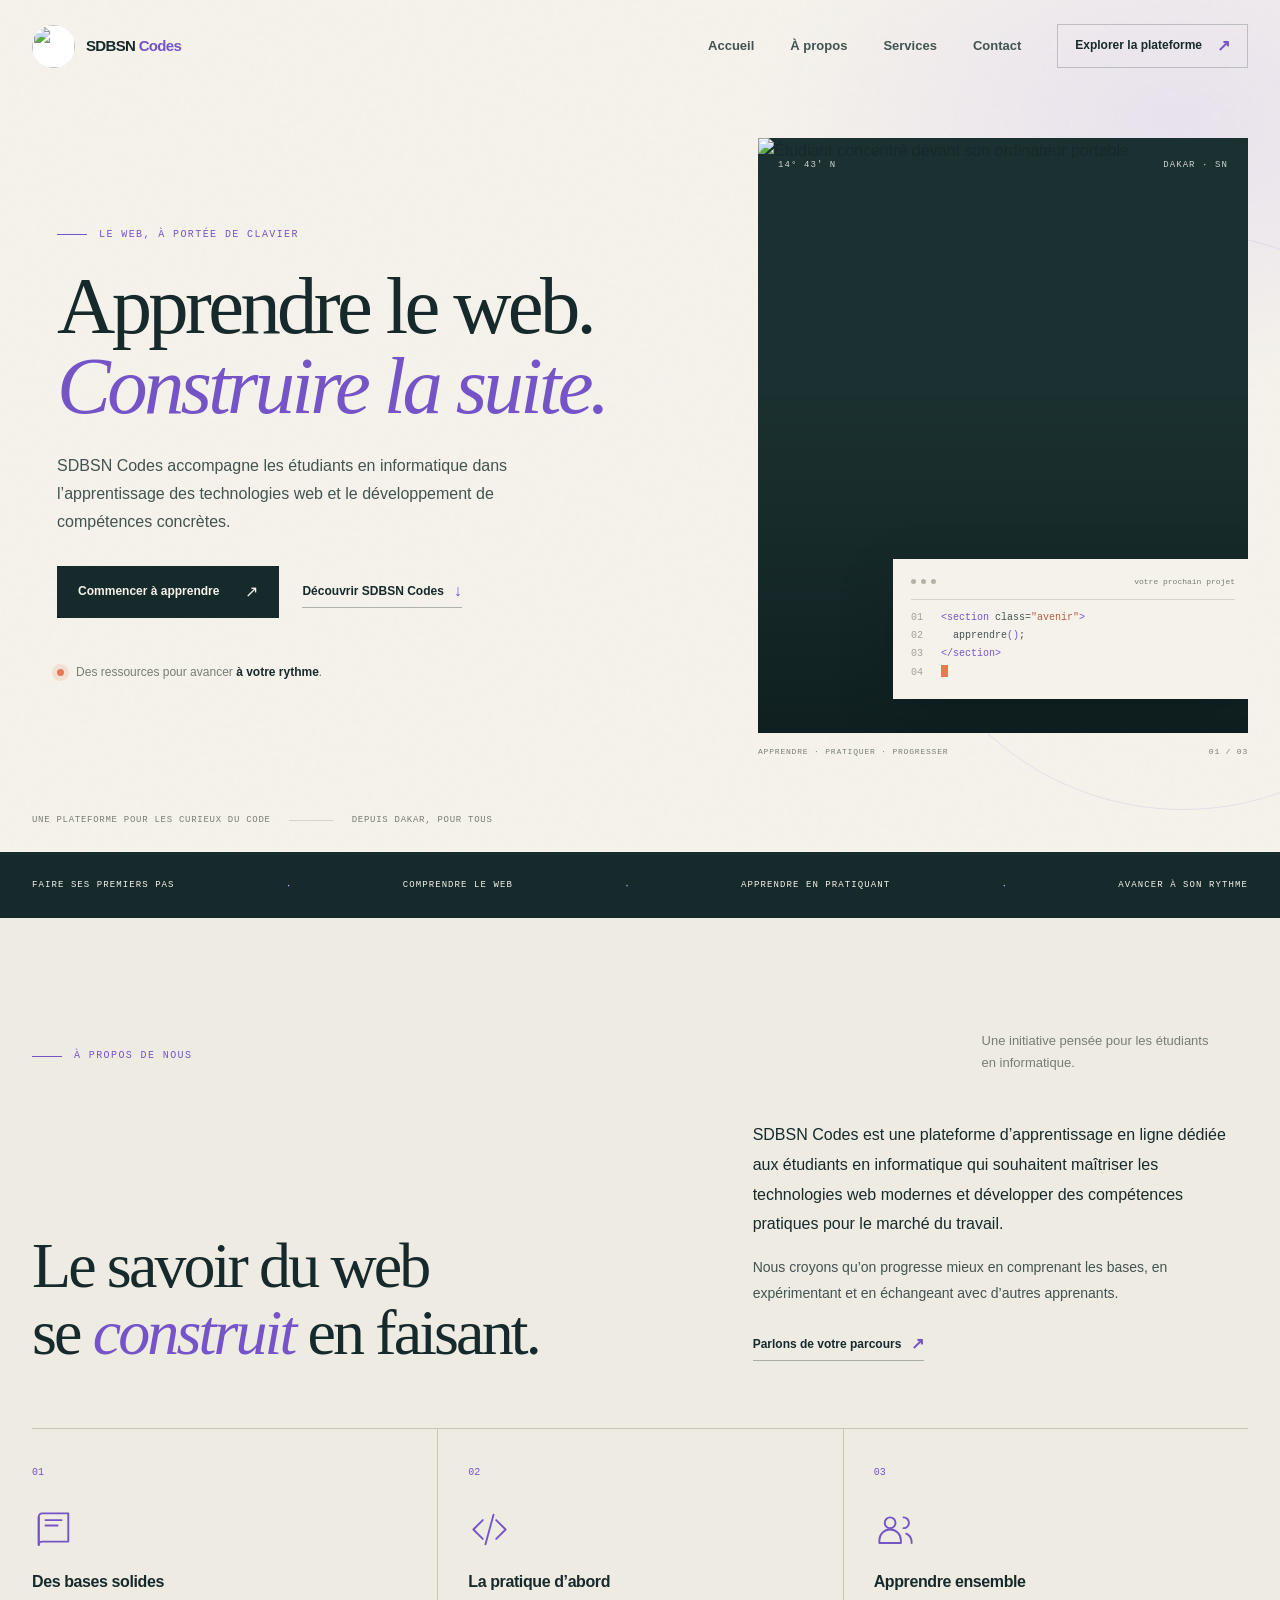
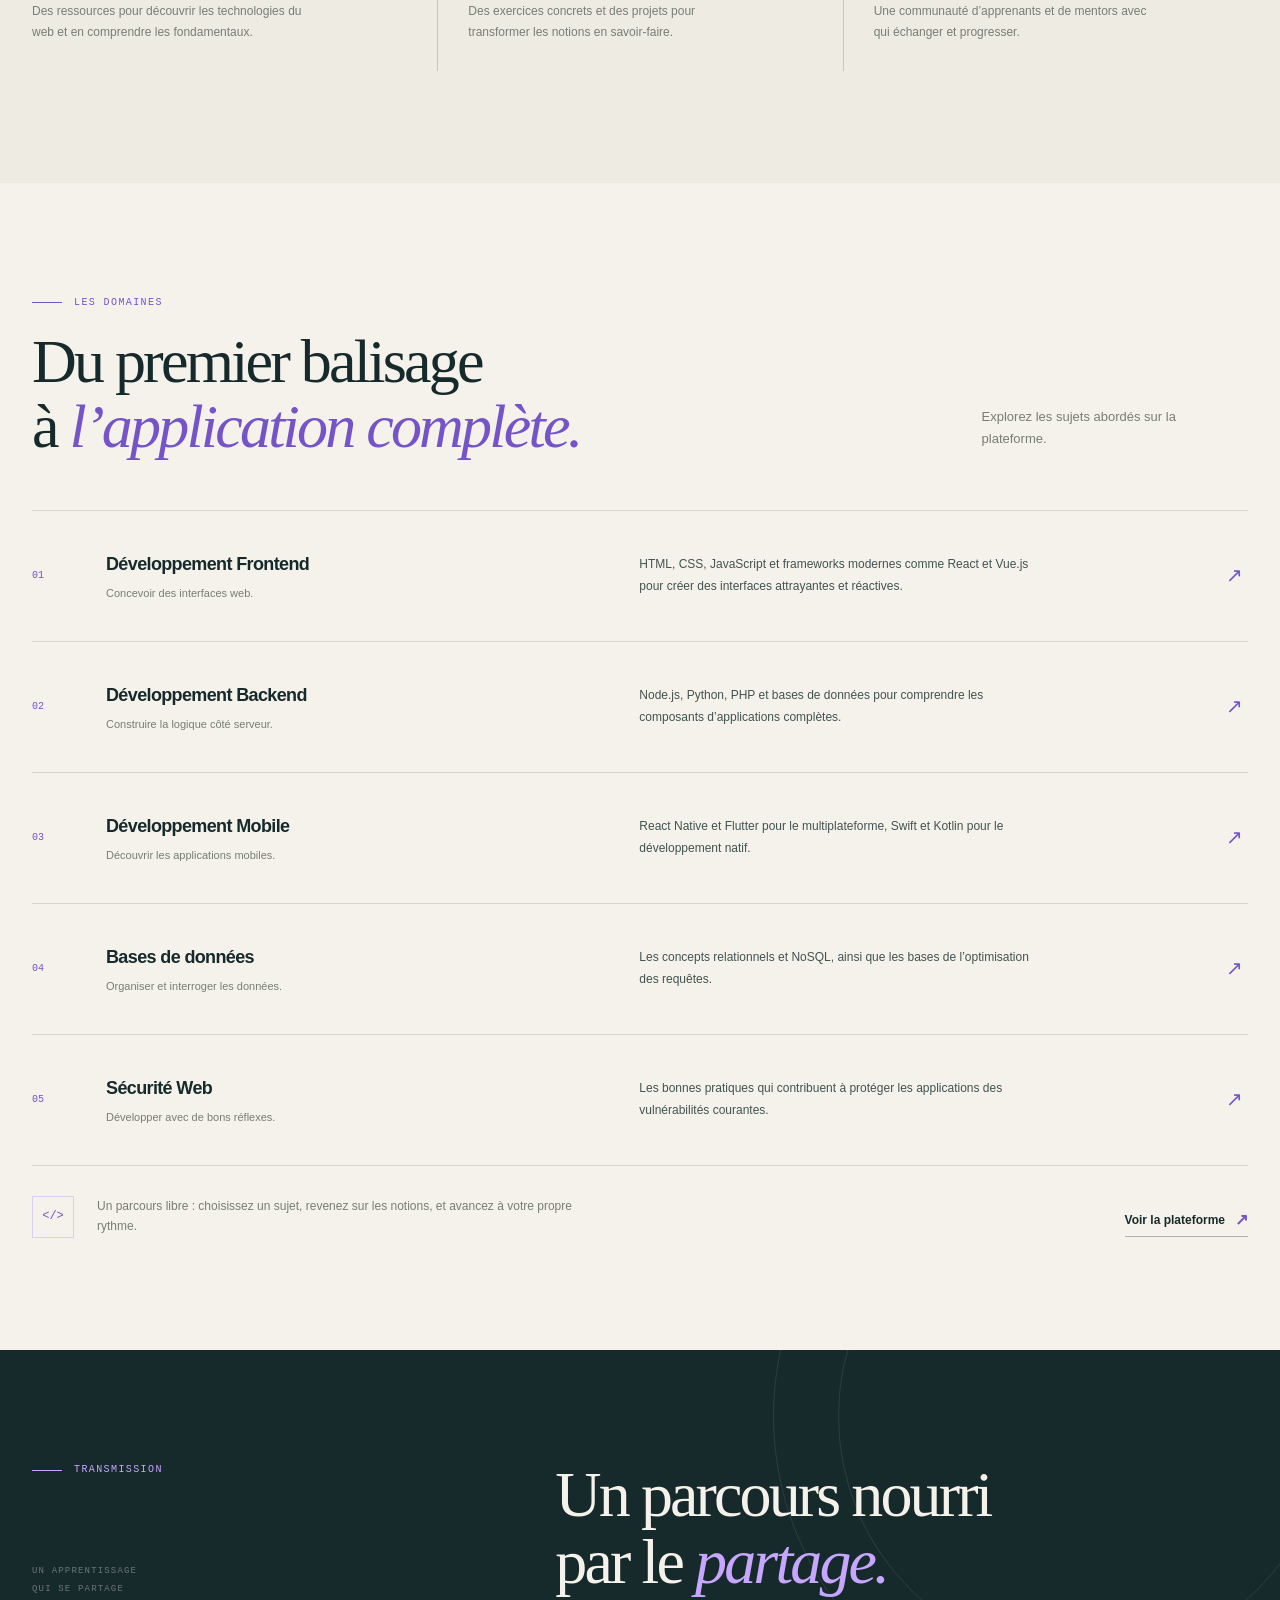
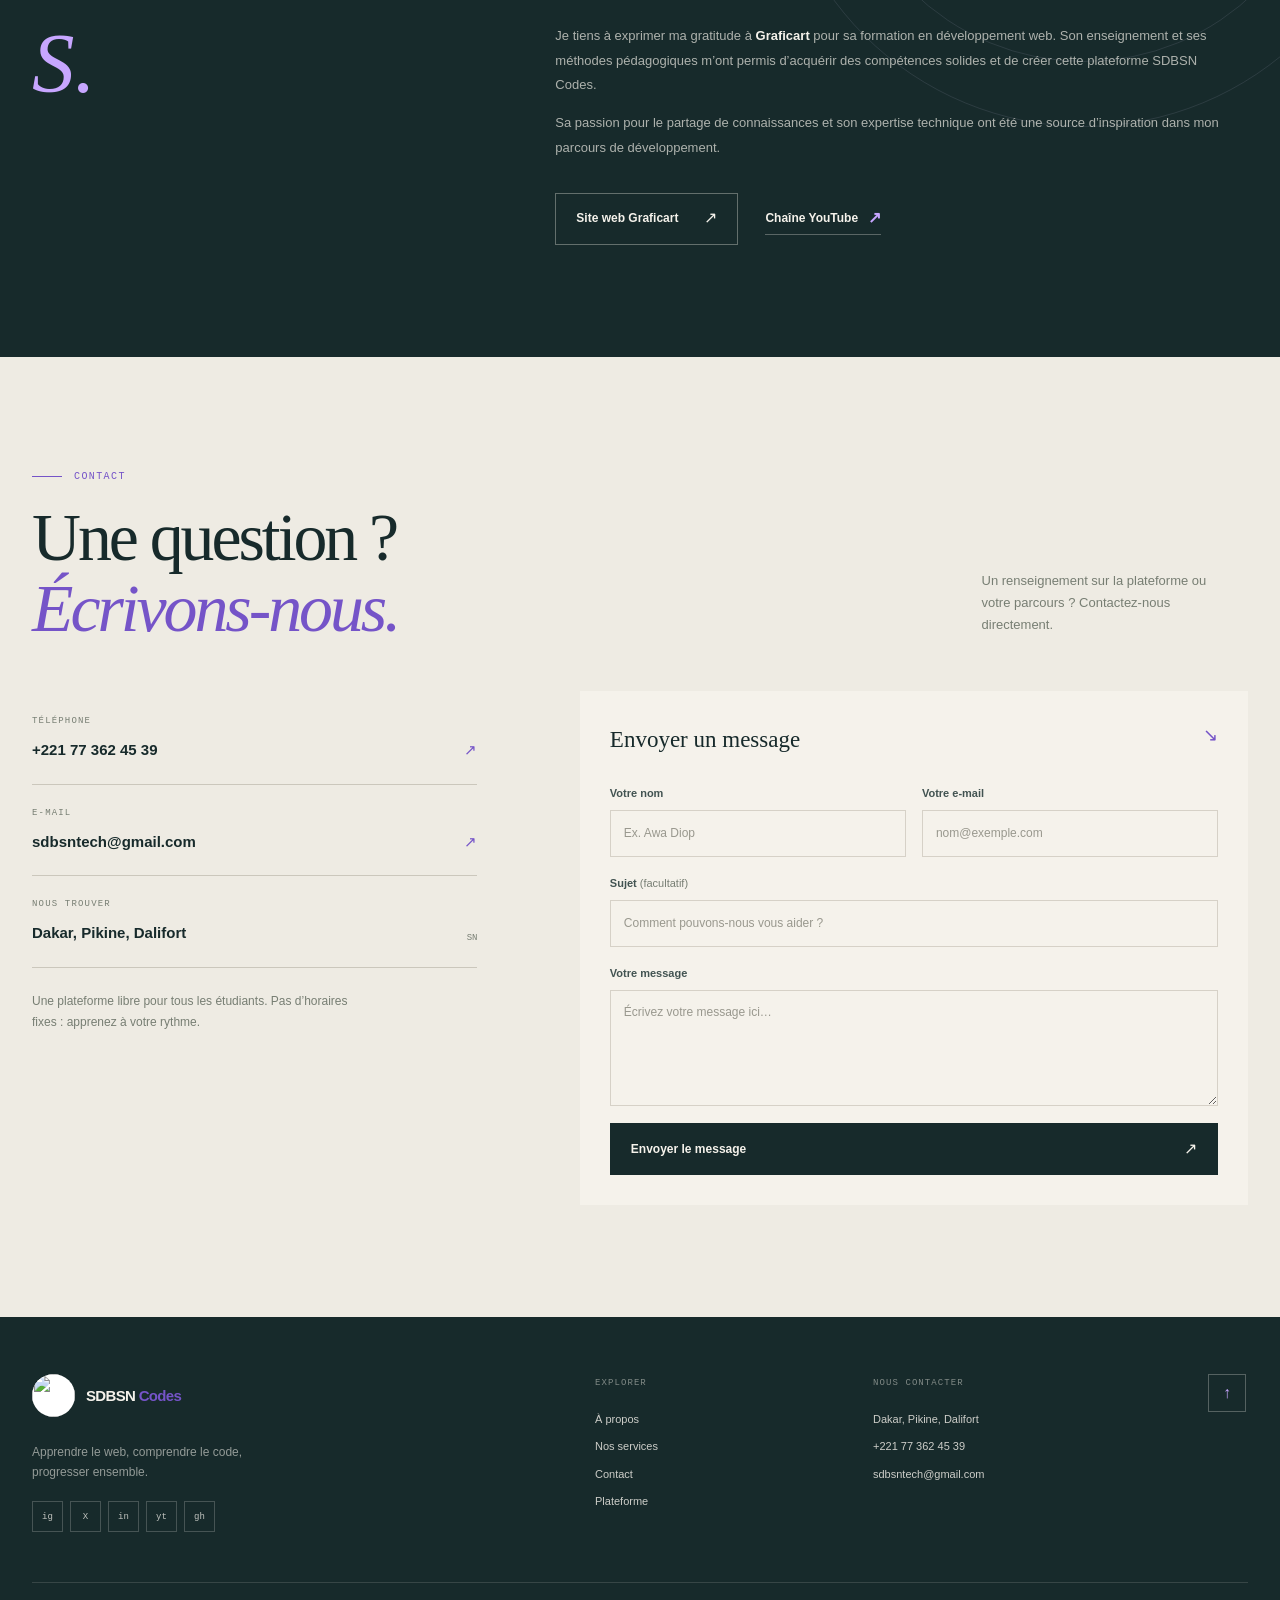
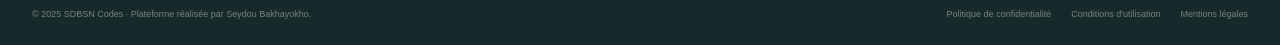
==== index.html @ 35437c15 "Redesign SDBSN Codes with PWA and security improvements" ====
<!doctype html>
<html lang="fr">
<head>
    <meta charset="utf-8">
    <meta name="viewport" content="width=device-width, initial-scale=1">
    <meta name="referrer" content="strict-origin-when-cross-origin">
    <meta name="theme-color" content="#f5f2eb">
    <meta http-equiv="Content-Security-Policy" content="default-src 'self'; base-uri 'self'; object-src 'none'; upgrade-insecure-requests; script-src 'self'">
    <link rel="canonical" href="./index.htm">
    <link rel="manifest" href="./manifest.webmanifest">
    <link rel="icon" type="image/png" href="./assettes/sdbsn.png">
    <title>SDBSN Codes</title>
    <script src="./root-redirect.js" defer></script>
</head>
<body>
    <p>Redirection vers <a href="./index.htm">SDBSN Codes</a>…</p>
</body>
</html>
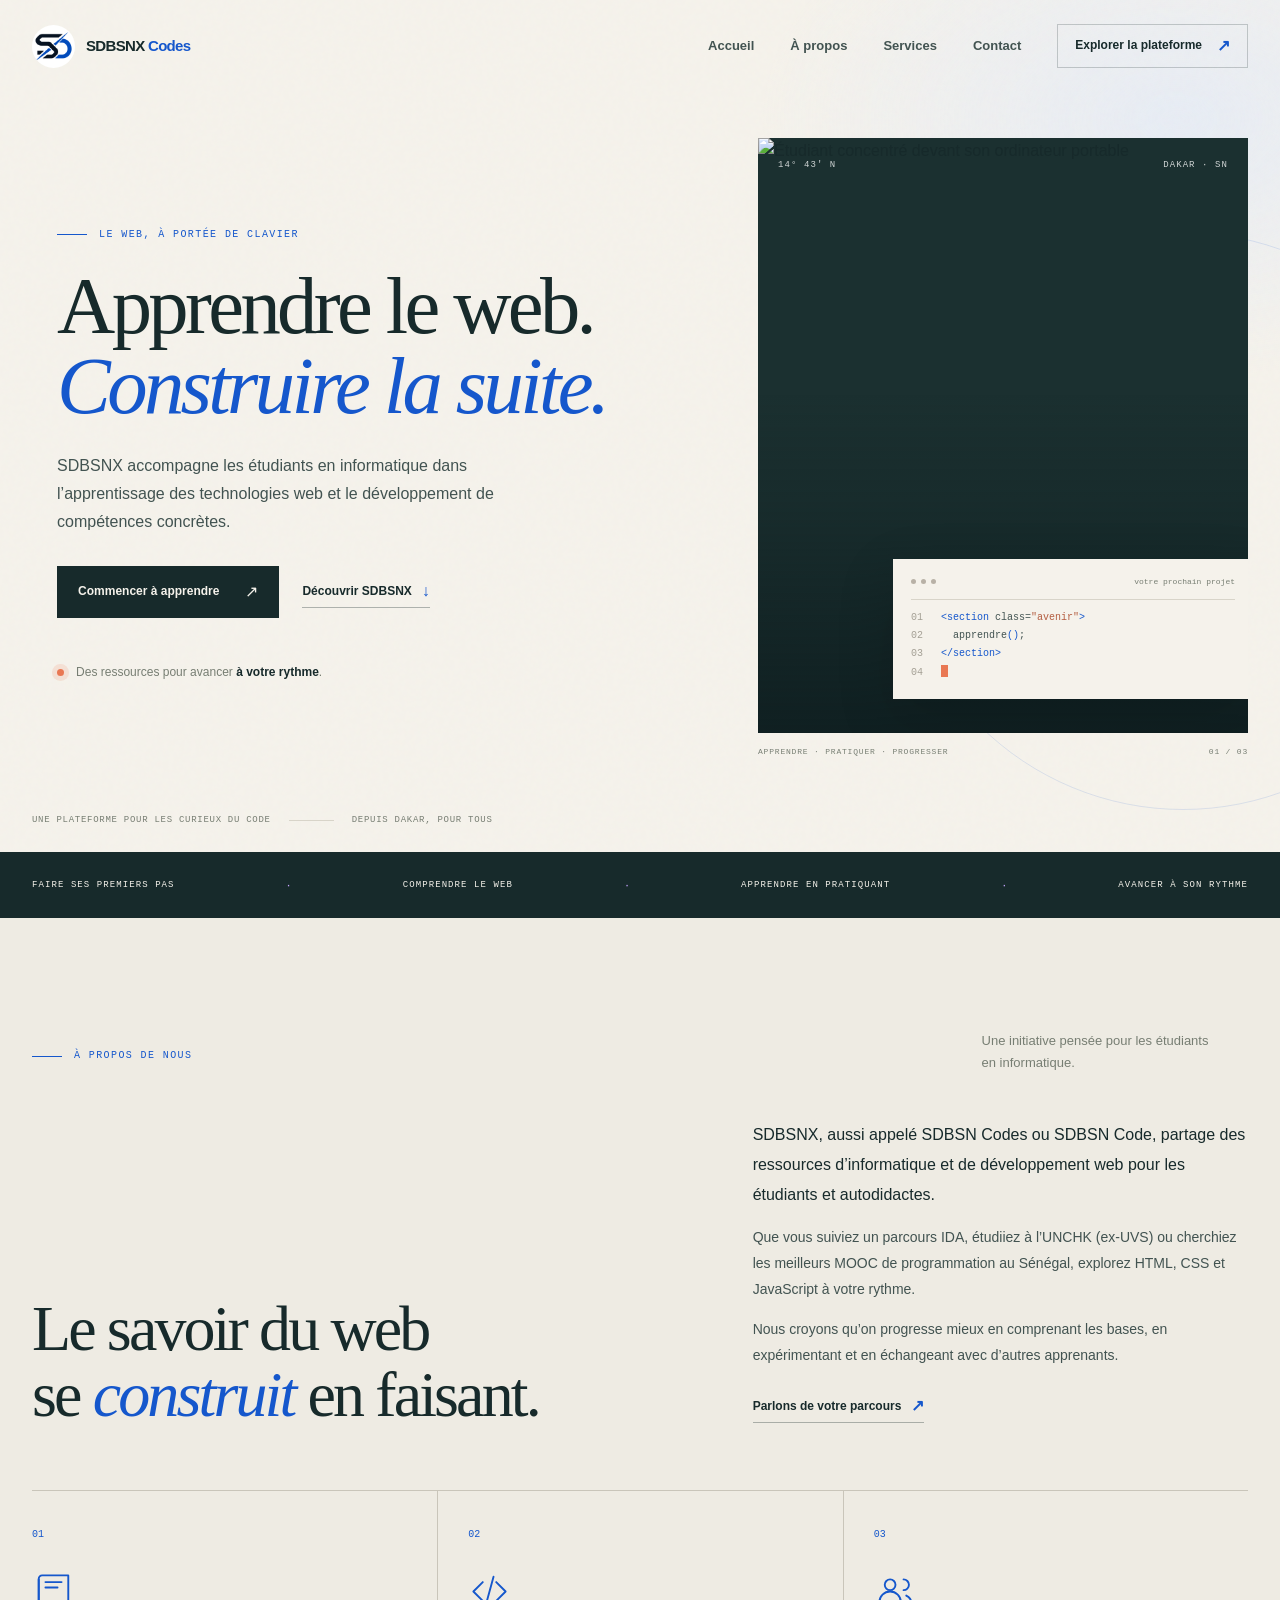
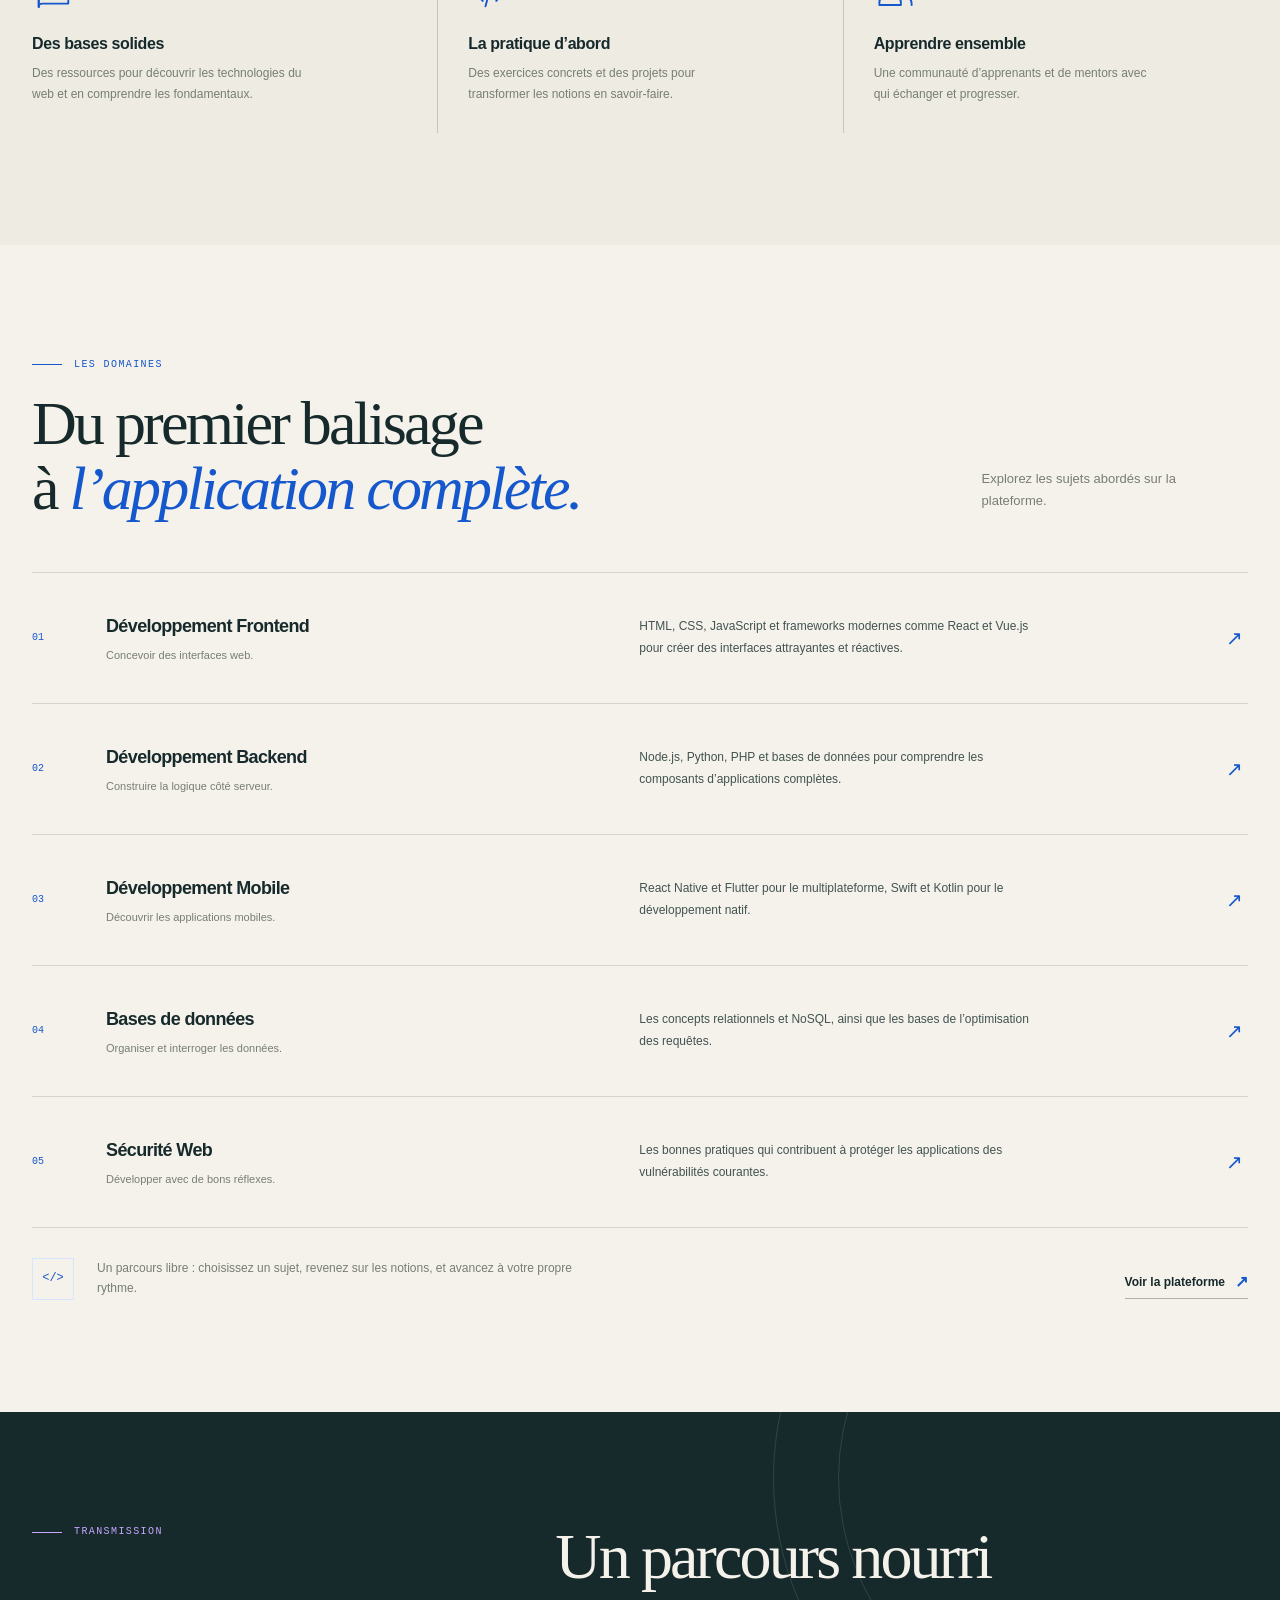
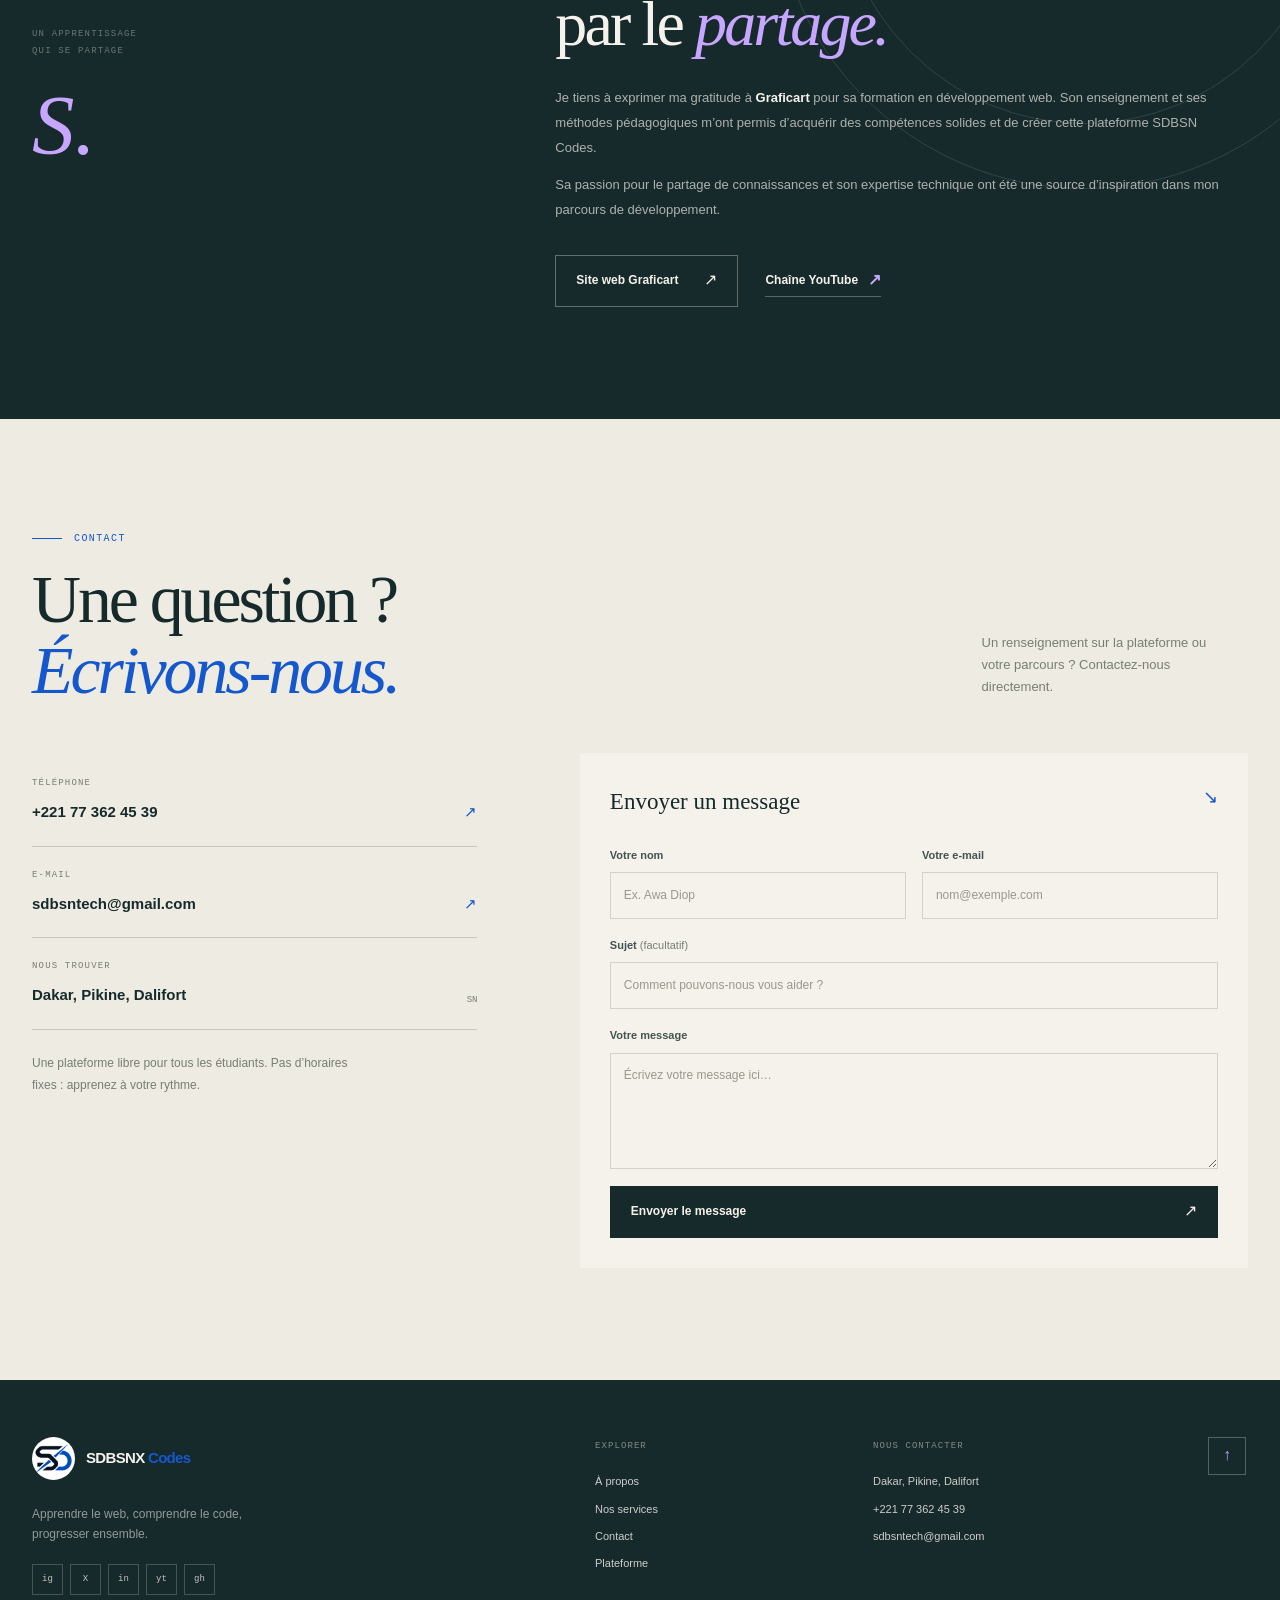
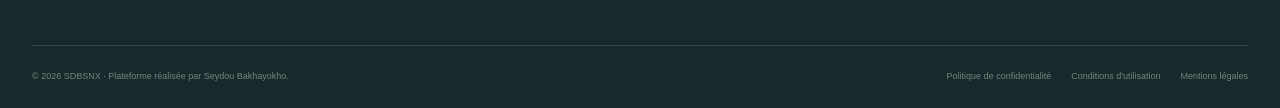
==== commit 0b9799bc: "Add SDBSNX branding and improve search indexing" ====
--- a/index.html
+++ b/index.html
@@ -5,14 +5,29 @@
     <meta name="viewport" content="width=device-width, initial-scale=1">
     <meta name="referrer" content="strict-origin-when-cross-origin">
     <meta name="theme-color" content="#f5f2eb">
+    <meta name="description" content="SDBSNX (SDBSN Codes) propose des cours web en informatique pour les étudiants en IDA, à l’UNCHK (ex-UVS) et les personnes qui cherchent un MOOC au Sénégal.">
+    <meta name="robots" content="noindex, follow">
+    <meta name="google-site-verification" content="cZZ4txGqafQCMCiIPdLiPmS_y7ndRMi0q3yXufSkchE">
     <meta http-equiv="Content-Security-Policy" content="default-src 'self'; base-uri 'self'; object-src 'none'; upgrade-insecure-requests; script-src 'self'">
-    <link rel="canonical" href="./index.htm">
+    <link rel="canonical" href="https://ida-cours.netlify.app/index.htm">
+    <meta property="og:type" content="website">
+    <meta property="og:url" content="https://ida-cours.netlify.app/index.htm">
+    <meta property="og:site_name" content="SDBSNX Codes">
+    <meta property="og:locale" content="fr_SN">
+    <meta property="og:title" content="SDBSNX | Cours de développement web et informatique">
+    <meta property="og:description" content="SDBSNX (SDBSN Codes) propose des cours web en informatique pour les étudiants en IDA, à l’UNCHK (ex-UVS) et les personnes qui cherchent un MOOC au Sénégal.">
+    <meta property="og:image" content="https://ida-cours.netlify.app/assettes/sdbsnx-social.png">
+    <meta name="twitter:card" content="summary_large_image">
+    <meta name="twitter:title" content="SDBSNX | Cours de développement web et informatique">
+    <meta name="twitter:description" content="SDBSNX (SDBSN Codes) propose des cours web en informatique pour les étudiants en IDA, à l’UNCHK (ex-UVS) et les personnes qui cherchent un MOOC au Sénégal.">
+    <meta name="twitter:image" content="https://ida-cours.netlify.app/assettes/sdbsnx-social.png">
     <link rel="manifest" href="./manifest.webmanifest">
     <link rel="icon" type="image/png" href="./assettes/sdbsn.png">
-    <title>SDBSN Codes</title>
+    <link rel="apple-touch-icon" href="./assettes/apple-touch-icon.png">
+    <title>SDBSNX | Cours de développement web et informatique</title>
     <script src="./root-redirect.js" defer></script>
 </head>
 <body>
-    <p>Redirection vers <a href="./index.htm">SDBSN Codes</a>…</p>
+    <p>Redirection vers <a href="./index.htm">SDBSNX Codes</a>…</p>
 </body>
 </html>
